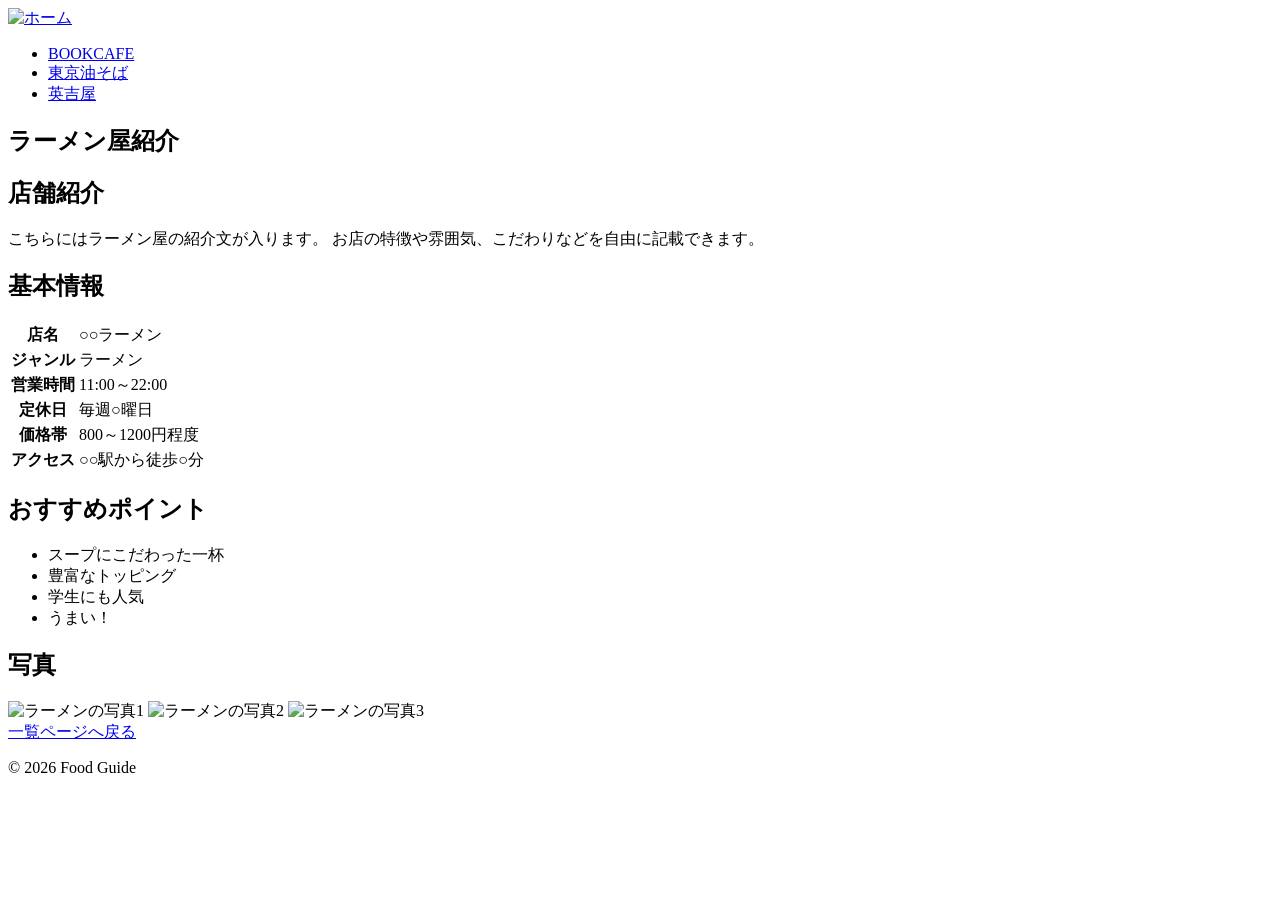
==== Hideyoshiya.html @ f619bd61 "Update Hideyoshiya.html" ====
<!DOCTYPE html>
<html lang="ja">
<head>
    <meta charset="UTF-8">
    <title>ラーメン屋紹介</title>
    <link rel="stylesheet" href="css/ramen.css">
</head>
<body>

<header>

    <a href="index.html" class="logo">
        <img src="images/home.png" alt="ホーム">
    </a>

    <nav>
        <ul>
            <li><a href="cafe.html">BOOKCAFE</a></li>
            <li><a href="gyudon.html">東京油そば</a></li>
            <li><a href="ramen.html">英吉屋</a></li>
        </ul>
    </nav>

</header>

<section class="hero">
    <h1>ラーメン屋紹介</h1>
</section>

<main class="container">

    <section class="box">
        <h2>店舗紹介</h2>
        <p>
            こちらにはラーメン屋の紹介文が入ります。
            お店の特徴や雰囲気、こだわりなどを自由に記載できます。
        </p>
    </section>

    <section class="box">
        <h2>基本情報</h2>
        <table>
            <tr><th>店名</th><td>○○ラーメン</td></tr>
            <tr><th>ジャンル</th><td>ラーメン</td></tr>
            <tr><th>営業時間</th><td>11:00～22:00</td></tr>
            <tr><th>定休日</th><td>毎週○曜日</td></tr>
            <tr><th>価格帯</th><td>800～1200円程度</td></tr>
            <tr><th>アクセス</th><td>○○駅から徒歩○分</td></tr>
        </table>
    </section>

    <section class="box">
        <h2>おすすめポイント</h2>
        <ul>
            <li>スープにこだわった一杯</li>
            <li>豊富なトッピング</li>
            <li>学生にも人気</li>
            <li>うまい！</li>
        </ul>
    </section>

    <section class="box">
        <h2>写真</h2>
        <div class="gallery">
            <img src="images/sample1.jpg" alt="ラーメンの写真1">
            <img src="images/sample2.jpg" alt="ラーメンの写真2">
            <img src="images/sample3.jpg" alt="ラーメンの写真3">
        </div>
    </section>

    <div class="back">
        <a href="index.html">一覧ページへ戻る</a>
    </div>

</main>

<footer>
    <p>© 2026 Food Guide</p>
</footer>

</body>
</html>
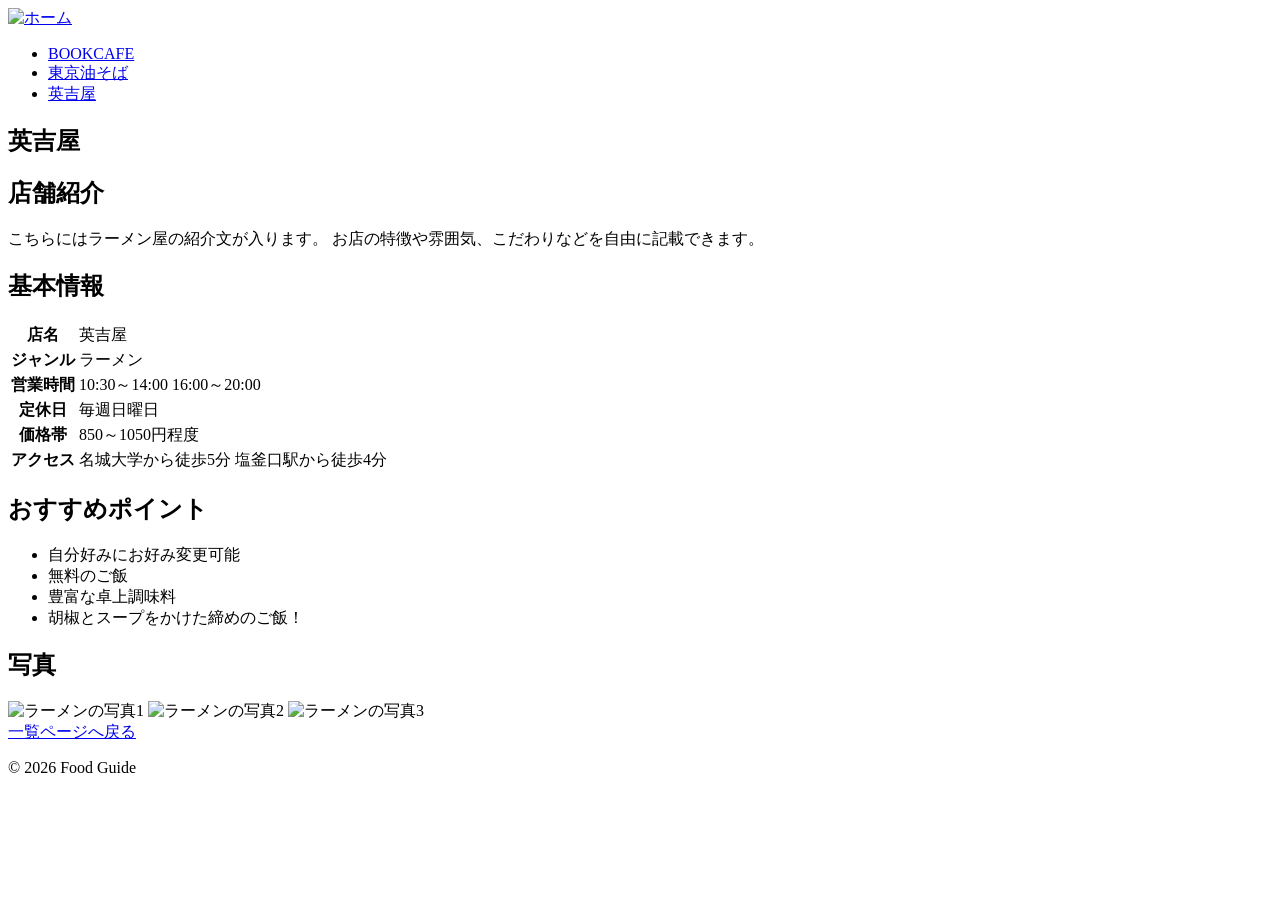
==== commit cc8507fe: "Update Hideyoshiya.html" ====
--- a/Hideyoshiya.html
+++ b/Hideyoshiya.html
@@ -10,7 +10,7 @@
 <header>
 
     <a href="index.html" class="logo">
-        <img src="images/home.png" alt="ホーム">
+        <img src="images/名城.png" alt="ホーム">
     </a>
 
     <nav>
@@ -24,7 +24,7 @@
 </header>
 
 <section class="hero">
-    <h1>ラーメン屋紹介</h1>
+    <h1>英吉屋</h1>
 </section>
 
 <main class="container">
@@ -40,22 +40,22 @@
     <section class="box">
         <h2>基本情報</h2>
         <table>
-            <tr><th>店名</th><td>○○ラーメン</td></tr>
+            <tr><th>店名</th><td>英吉屋</td></tr>
             <tr><th>ジャンル</th><td>ラーメン</td></tr>
-            <tr><th>営業時間</th><td>11:00～22:00</td></tr>
-            <tr><th>定休日</th><td>毎週○曜日</td></tr>
-            <tr><th>価格帯</th><td>800～1200円程度</td></tr>
-            <tr><th>アクセス</th><td>○○駅から徒歩○分</td></tr>
+            <tr><th>営業時間</th><td>10:30～14:00 16:00～20:00</td></tr>
+            <tr><th>定休日</th><td>毎週日曜日</td></tr>
+            <tr><th>価格帯</th><td>850～1050円程度</td></tr>
+            <tr><th>アクセス</th><td>名城大学から徒歩5分 塩釜口駅から徒歩4分</td></tr>
         </table>
     </section>
 
     <section class="box">
         <h2>おすすめポイント</h2>
         <ul>
-            <li>スープにこだわった一杯</li>
-            <li>豊富なトッピング</li>
-            <li>学生にも人気</li>
-            <li>うまい！</li>
+            <li>自分好みにお好み変更可能</li>
+            <li>無料のご飯</li>
+            <li>豊富な卓上調味料</li>
+            <li>胡椒とスープをかけた締めのご飯！</li>
         </ul>
     </section>
 
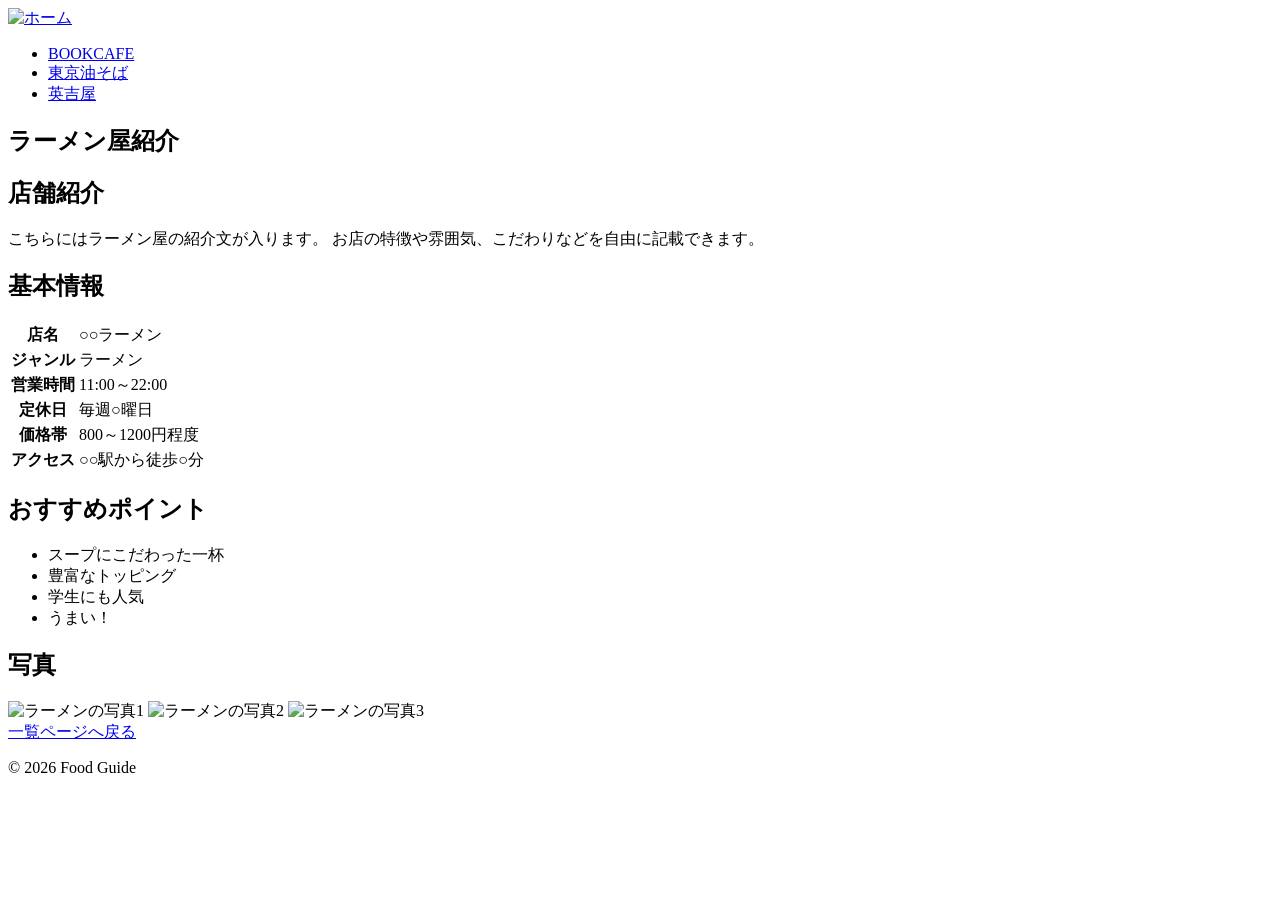
==== commit 8baa1ba2: "a" ====
--- a/Hideyoshiya.html
+++ b/Hideyoshiya.html
@@ -10,7 +10,7 @@
 <header>
 
     <a href="index.html" class="logo">
-        <img src="images/名城.png" alt="ホーム">
+        <img src="images/名城.jpg" alt="ホーム">
     </a>
 
     <nav>
@@ -24,7 +24,7 @@
 </header>
 
 <section class="hero">
-    <h1>英吉屋</h1>
+    <h1>ラーメン屋紹介</h1>
 </section>
 
 <main class="container">
@@ -40,22 +40,22 @@
     <section class="box">
         <h2>基本情報</h2>
         <table>
-            <tr><th>店名</th><td>英吉屋</td></tr>
+            <tr><th>店名</th><td>○○ラーメン</td></tr>
             <tr><th>ジャンル</th><td>ラーメン</td></tr>
-            <tr><th>営業時間</th><td>10:30～14:00 16:00～20:00</td></tr>
-            <tr><th>定休日</th><td>毎週日曜日</td></tr>
-            <tr><th>価格帯</th><td>850～1050円程度</td></tr>
-            <tr><th>アクセス</th><td>名城大学から徒歩5分 塩釜口駅から徒歩4分</td></tr>
+            <tr><th>営業時間</th><td>11:00～22:00</td></tr>
+            <tr><th>定休日</th><td>毎週○曜日</td></tr>
+            <tr><th>価格帯</th><td>800～1200円程度</td></tr>
+            <tr><th>アクセス</th><td>○○駅から徒歩○分</td></tr>
         </table>
     </section>
 
     <section class="box">
         <h2>おすすめポイント</h2>
         <ul>
-            <li>自分好みにお好み変更可能</li>
-            <li>無料のご飯</li>
-            <li>豊富な卓上調味料</li>
-            <li>胡椒とスープをかけた締めのご飯！</li>
+            <li>スープにこだわった一杯</li>
+            <li>豊富なトッピング</li>
+            <li>学生にも人気</li>
+            <li>うまい！</li>
         </ul>
     </section>
 
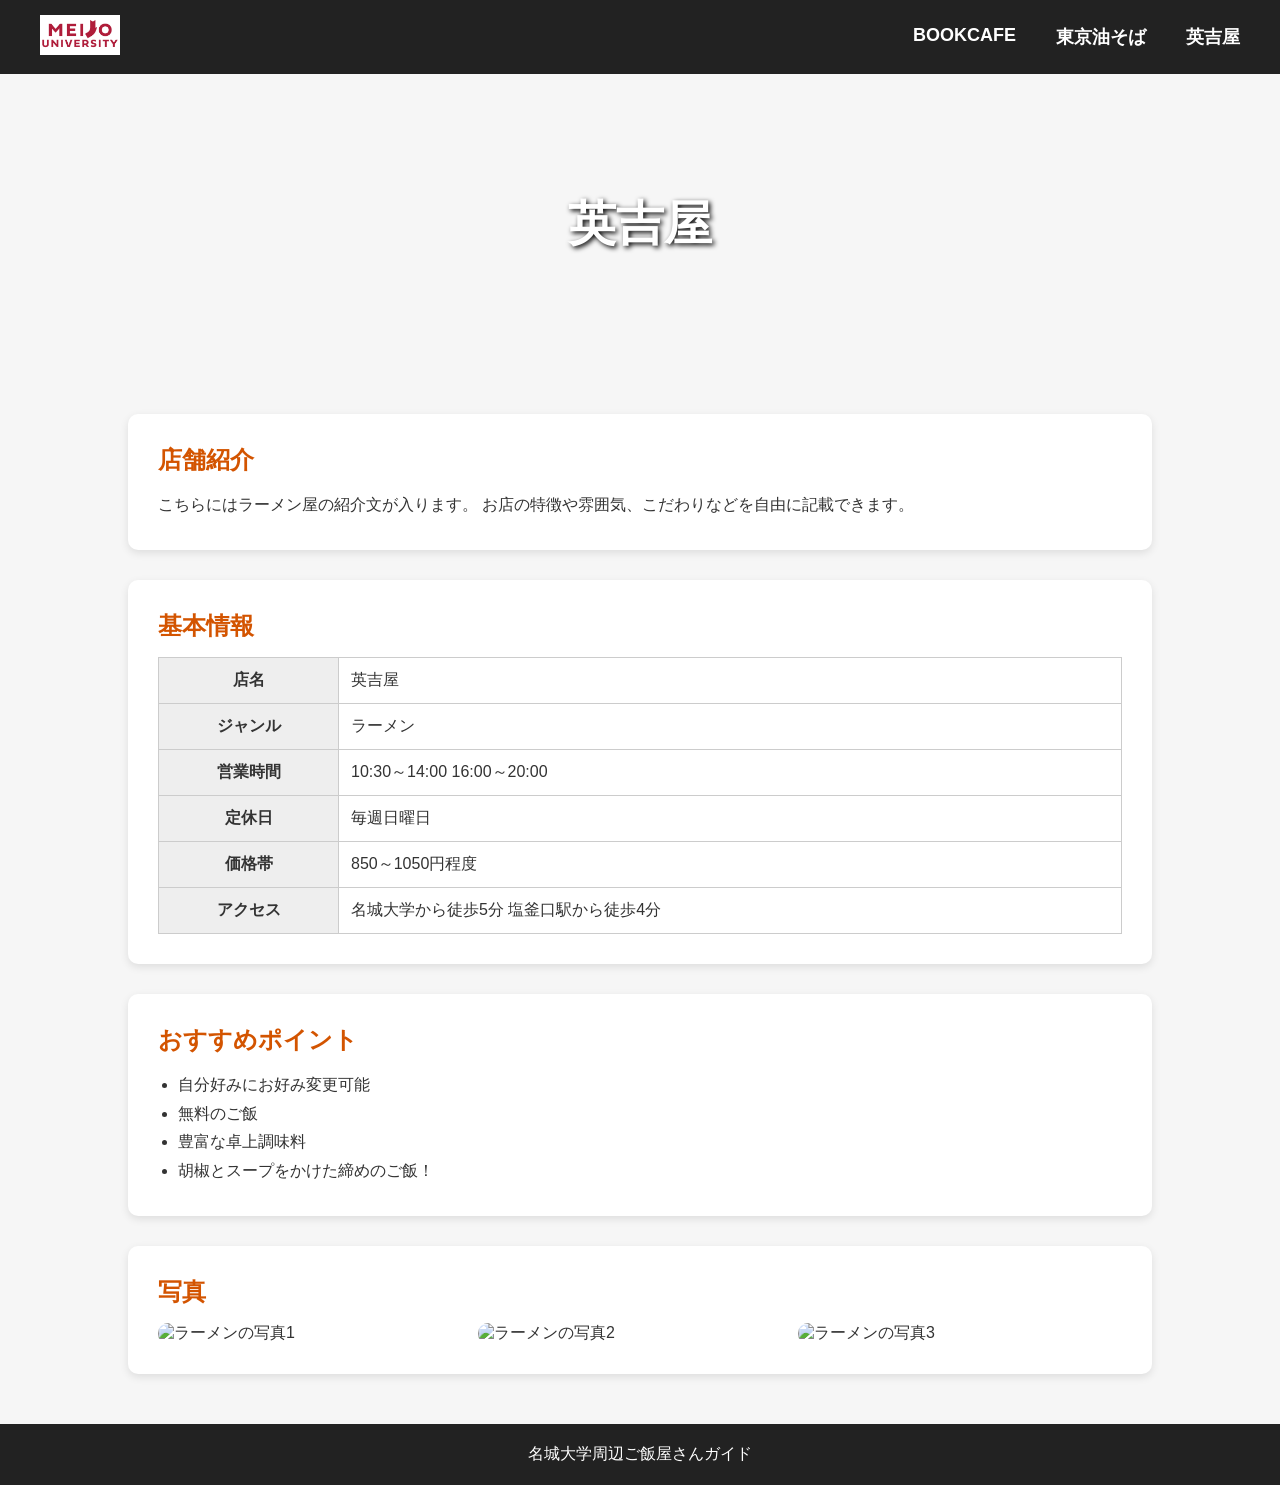
==== commit 841ce0f5: "cっs" ====
--- a/Hideyoshiya.html
+++ b/Hideyoshiya.html
@@ -3,7 +3,7 @@
 <head>
     <meta charset="UTF-8">
     <title>ラーメン屋紹介</title>
-    <link rel="stylesheet" href="css/ramen.css">
+    <link rel="stylesheet" href="css/Hideyoshiya.css">
 </head>
 <body>
 
@@ -24,7 +24,7 @@
 </header>
 
 <section class="hero">
-    <h1>ラーメン屋紹介</h1>
+    <h1>英吉屋</h1>
 </section>
 
 <main class="container">
@@ -40,22 +40,22 @@
     <section class="box">
         <h2>基本情報</h2>
         <table>
-            <tr><th>店名</th><td>○○ラーメン</td></tr>
+            <tr><th>店名</th><td>英吉屋</td></tr>
             <tr><th>ジャンル</th><td>ラーメン</td></tr>
-            <tr><th>営業時間</th><td>11:00～22:00</td></tr>
-            <tr><th>定休日</th><td>毎週○曜日</td></tr>
-            <tr><th>価格帯</th><td>800～1200円程度</td></tr>
-            <tr><th>アクセス</th><td>○○駅から徒歩○分</td></tr>
+            <tr><th>営業時間</th><td>10:30～14:00 16:00～20:00</td></tr>
+            <tr><th>定休日</th><td>毎週日曜日</td></tr>
+            <tr><th>価格帯</th><td>850～1050円程度</td></tr>
+            <tr><th>アクセス</th><td>名城大学から徒歩5分 塩釜口駅から徒歩4分</td></tr>
         </table>
     </section>
 
     <section class="box">
         <h2>おすすめポイント</h2>
         <ul>
-            <li>スープにこだわった一杯</li>
-            <li>豊富なトッピング</li>
-            <li>学生にも人気</li>
-            <li>うまい！</li>
+            <li>自分好みにお好み変更可能</li>
+            <li>無料のご飯</li>
+            <li>豊富な卓上調味料</li>
+            <li>胡椒とスープをかけた締めのご飯！</li>
         </ul>
     </section>
 
@@ -68,14 +68,10 @@
         </div>
     </section>
 
-    <div class="back">
-        <a href="index.html">一覧ページへ戻る</a>
-    </div>
-
 </main>
 
 <footer>
-    <p>© 2026 Food Guide</p>
+    <p>名城大学周辺ご飯屋さんガイド</p>
 </footer>
 
 </body>
--- a/css/Hideyoshiya.css
+++ b/css/Hideyoshiya.css
@@ -0,0 +1,141 @@
+* {
+    margin: 0;
+    padding: 0;
+    box-sizing: border-box;
+}
+
+body {
+    font-family: "Yu Gothic", sans-serif;
+    background-color: #f6f6f6;
+    color: #333;
+}
+
+header{
+    background:#222;
+    padding:15px 40px;
+
+    display:flex;
+    justify-content:space-between;
+    align-items:center;
+}
+
+.logo img{
+    width:80px;
+    height:auto;
+    transition:0.3s;
+}
+
+.logo img:hover{
+    transform:scale(1.08);
+}
+
+nav ul{
+    display:flex;
+    list-style:none;
+    gap:40px;
+}
+
+nav a{
+    color:white;
+    text-decoration:none;
+    font-size:18px;
+    font-weight:bold;
+}
+
+nav a:hover{
+    color:#ffb347;
+}
+.hero {
+    height: 300px;
+    background-image: url("images/ramen.jpg");
+    background-size: cover;
+    background-position: center;
+    display: flex;
+    justify-content: center;
+    align-items: center;
+}
+
+.hero h1 {
+    color: white;
+    font-size: 48px;
+    text-shadow: 2px 2px 5px black;
+}
+
+.container {
+    width: 80%;
+    max-width: 1100px;
+    margin: 40px auto;
+}
+
+.box {
+    background-color: white;
+    padding: 30px;
+    margin-bottom: 30px;
+    border-radius: 10px;
+    box-shadow: 0 3px 8px rgba(0,0,0,0.1);
+}
+
+.box h2 {
+    margin-bottom: 15px;
+    color: #d35400;
+}
+
+.box p {
+    line-height: 1.8;
+}
+
+.box ul {
+    margin-left: 20px;
+    line-height: 1.8;
+}
+
+table {
+    width: 100%;
+    border-collapse: collapse;
+}
+
+th, td {
+    border: 1px solid #ccc;
+    padding: 12px;
+}
+
+th {
+    width: 180px;
+    background-color: #eee;
+}
+
+.gallery {
+    display: flex;
+    gap: 20px;
+    flex-wrap: wrap;
+}
+
+.gallery img {
+    width: 300px;
+    border-radius: 10px;
+}
+
+.back {
+    text-align: center;
+}
+
+.back a {
+    display: inline-block;
+    padding: 12px 30px;
+    background-color: #d35400;
+    color: white;
+    text-decoration: none;
+    border-radius: 5px;
+}
+
+.back a:hover {
+    background-color: #a84300;
+}
+
+footer {
+    text-align: center;
+    background-color: #222;
+    color: white;
+    padding: 20px;
+    margin-top: 50px;
+}
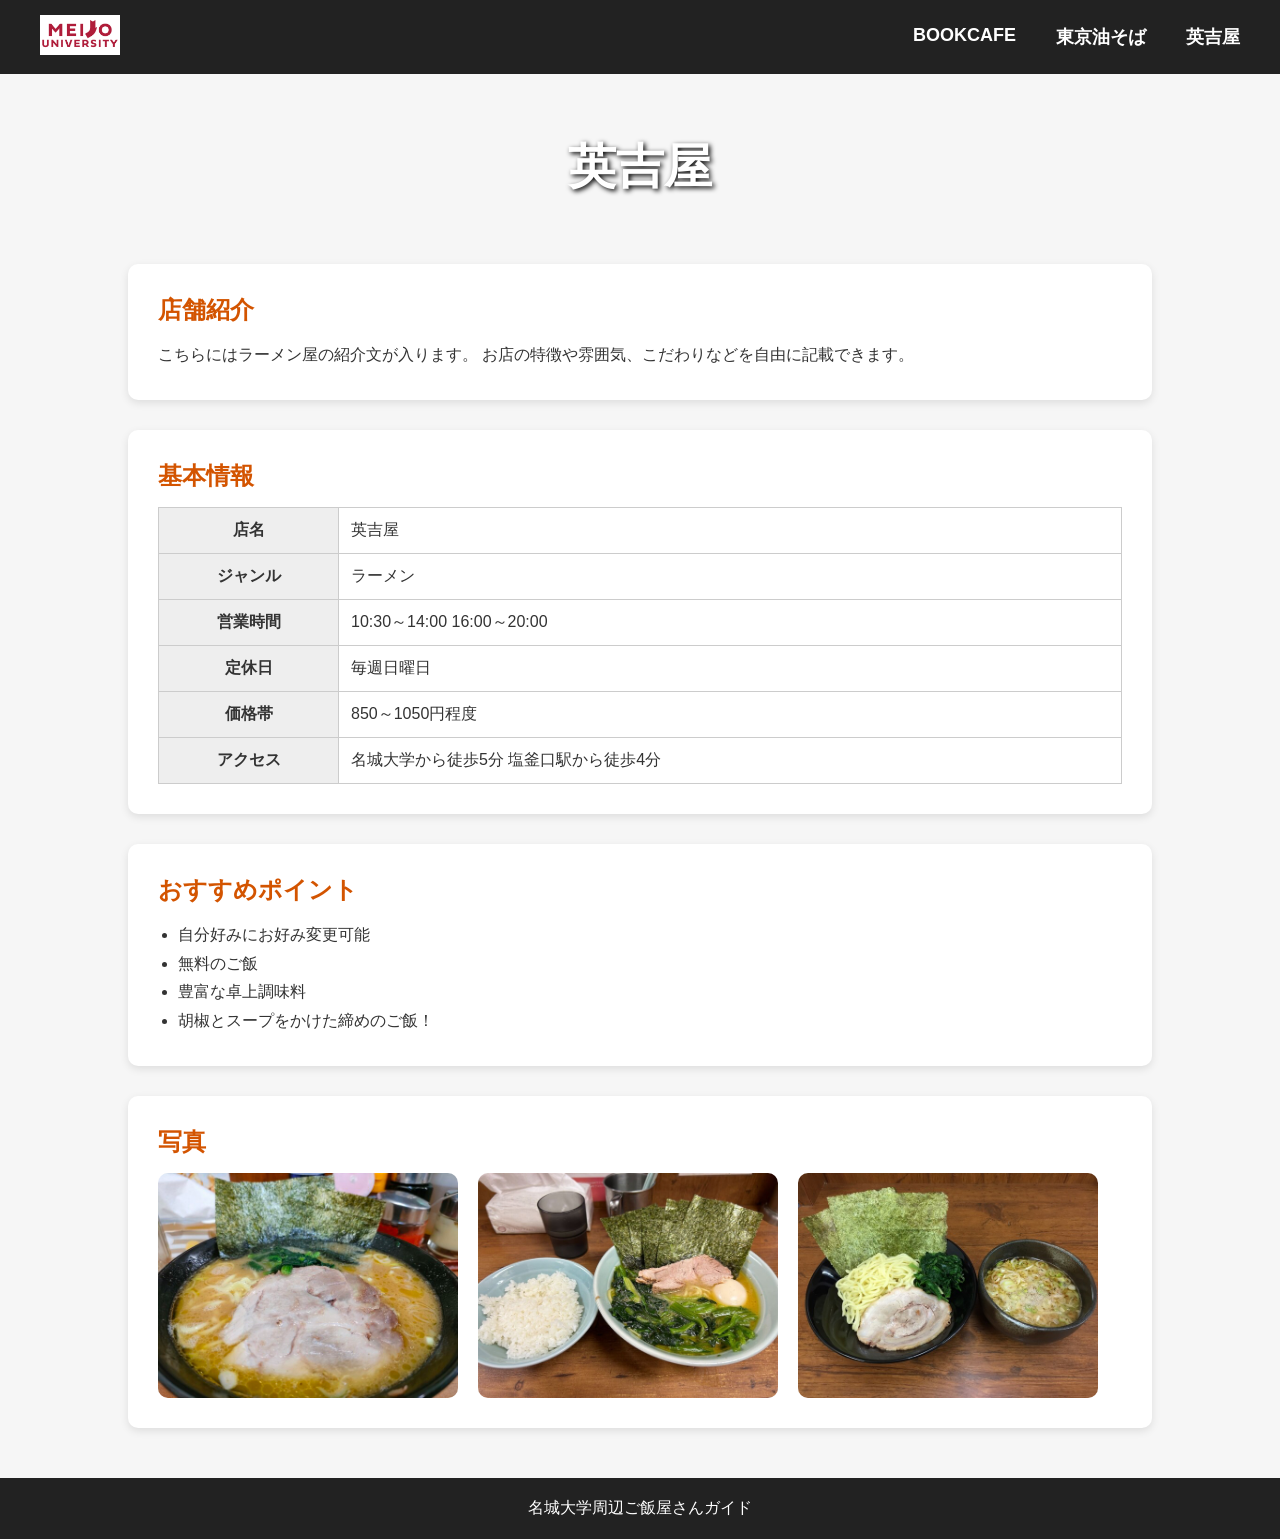
==== commit 34e52d21: "up" ====
--- a/Hideyoshiya.html
+++ b/Hideyoshiya.html
@@ -62,9 +62,9 @@
     <section class="box">
         <h2>写真</h2>
         <div class="gallery">
-            <img src="images/sample1.jpg" alt="ラーメンの写真1">
-            <img src="images/sample2.jpg" alt="ラーメンの写真2">
-            <img src="images/sample3.jpg" alt="ラーメンの写真3">
+            <img src="images/ramen.jpg" alt="ラーメンの写真1">
+            <img src="images/ramen2.jpg" alt="ラーメンの写真2">
+            <img src="images/ramen3.jpg" alt="ラーメンの写真3">
         </div>
     </section>
 
--- a/css/Hideyoshiya.css
+++ b/css/Hideyoshiya.css
@@ -46,19 +46,18 @@
     color:#ffb347;
 }
 .hero {
-    height: 300px;
-    background-image: url("images/ramen.jpg");
-    background-size: cover;
-    background-position: center;
+    height: 150px;
     display: flex;
     justify-content: center;
     align-items: center;
 }
 
 .hero h1 {
+    margin: 0;  
     color: white;
     font-size: 48px;
     text-shadow: 2px 2px 5px black;
+    transform: translateY(18px);
 }
 
 .container {
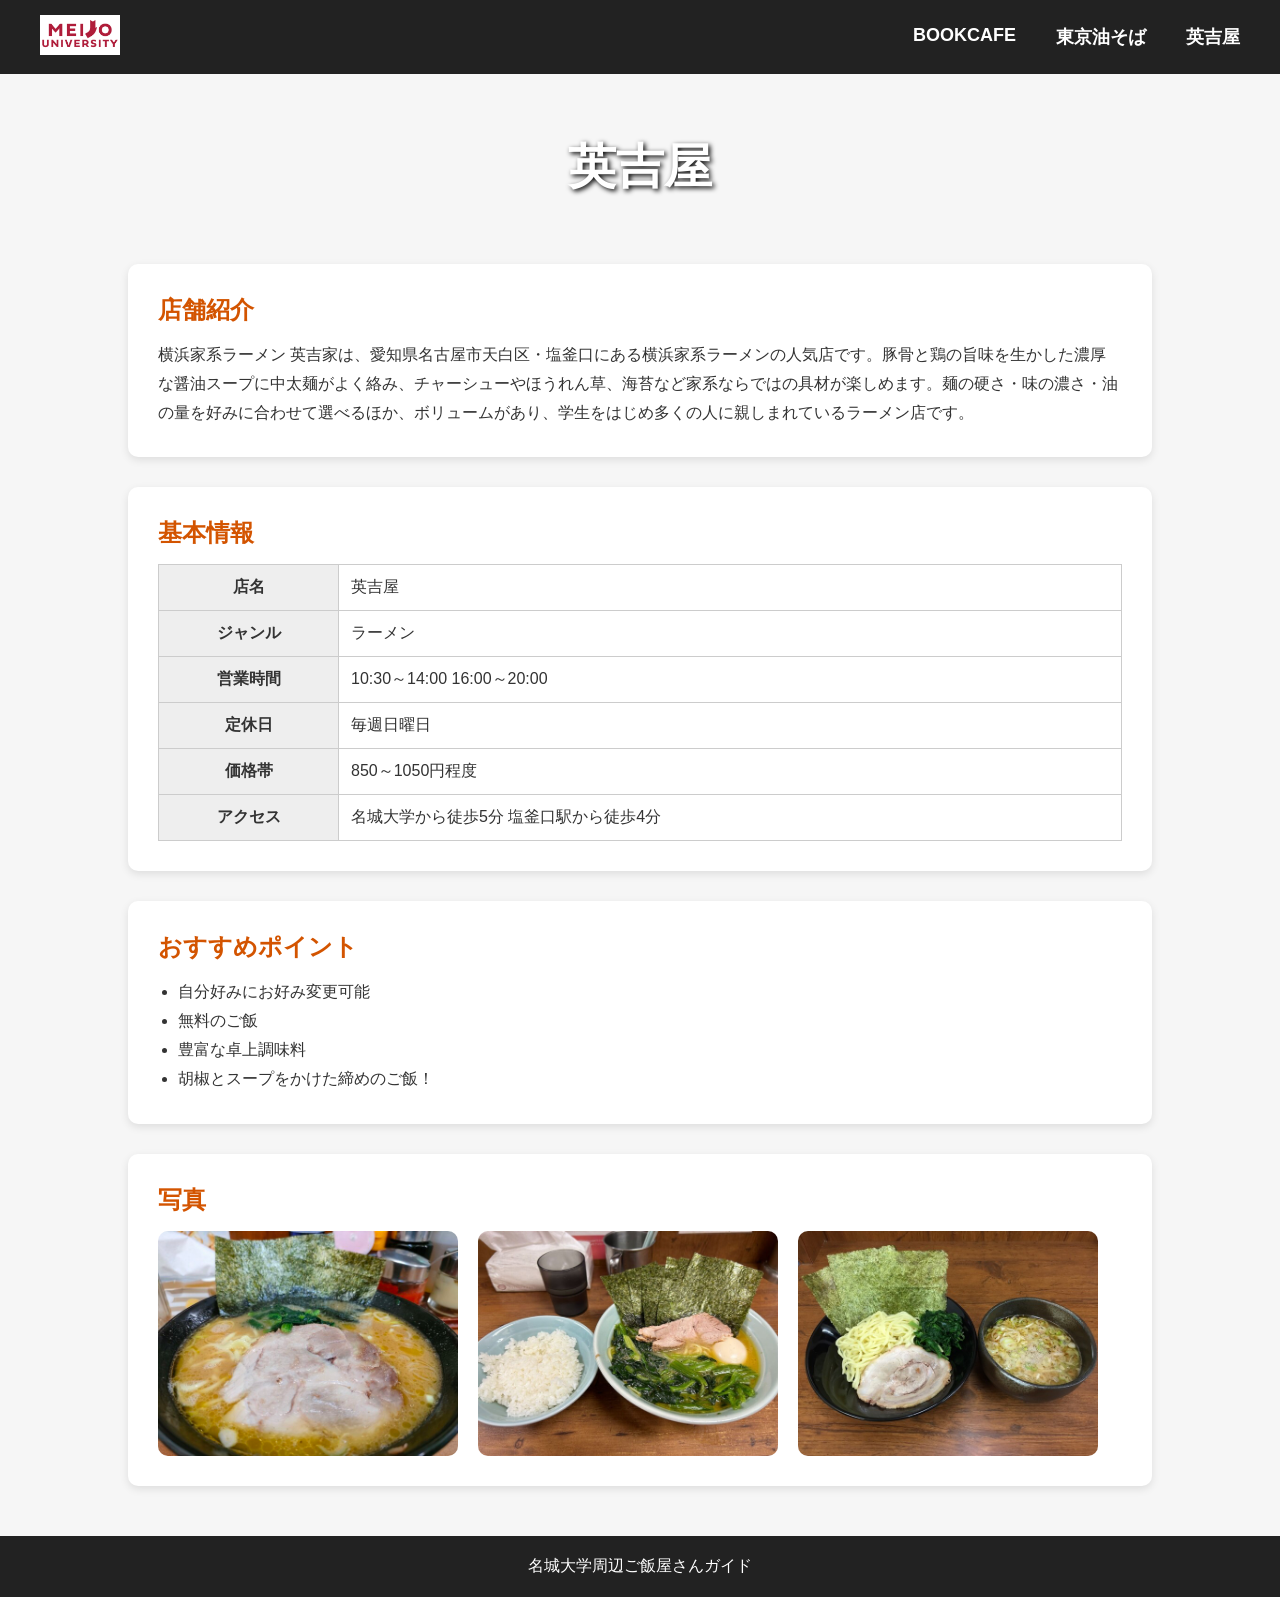
==== commit 3e6068f8: "update" ====
--- a/Hideyoshiya.html
+++ b/Hideyoshiya.html
@@ -2,7 +2,7 @@
 <html lang="ja">
 <head>
     <meta charset="UTF-8">
-    <title>ラーメン屋紹介</title>
+    <title>英吉屋紹介</title>
     <link rel="stylesheet" href="css/Hideyoshiya.css">
 </head>
 <body>
@@ -15,9 +15,9 @@
 
     <nav>
         <ul>
-            <li><a href="cafe.html">BOOKCAFE</a></li>
-            <li><a href="gyudon.html">東京油そば</a></li>
-            <li><a href="ramen.html">英吉屋</a></li>
+            <li><a href="Bookcafe.html">BOOKCAFE</a></li>
+            <li><a href="Tokyosoba.html">東京油そば</a></li>
+            <li><a href="Hideyoshiya.html">英吉屋</a></li>
         </ul>
     </nav>
 
@@ -32,8 +32,7 @@
     <section class="box">
         <h2>店舗紹介</h2>
         <p>
-            こちらにはラーメン屋の紹介文が入ります。
-            お店の特徴や雰囲気、こだわりなどを自由に記載できます。
+            横浜家系ラーメン 英吉家は、愛知県名古屋市天白区・塩釜口にある横浜家系ラーメンの人気店です。豚骨と鶏の旨味を生かした濃厚な醤油スープに中太麺がよく絡み、チャーシューやほうれん草、海苔など家系ならではの具材が楽しめます。麺の硬さ・味の濃さ・油の量を好みに合わせて選べるほか、ボリュームがあり、学生をはじめ多くの人に親しまれているラーメン店です。
         </p>
     </section>
 
